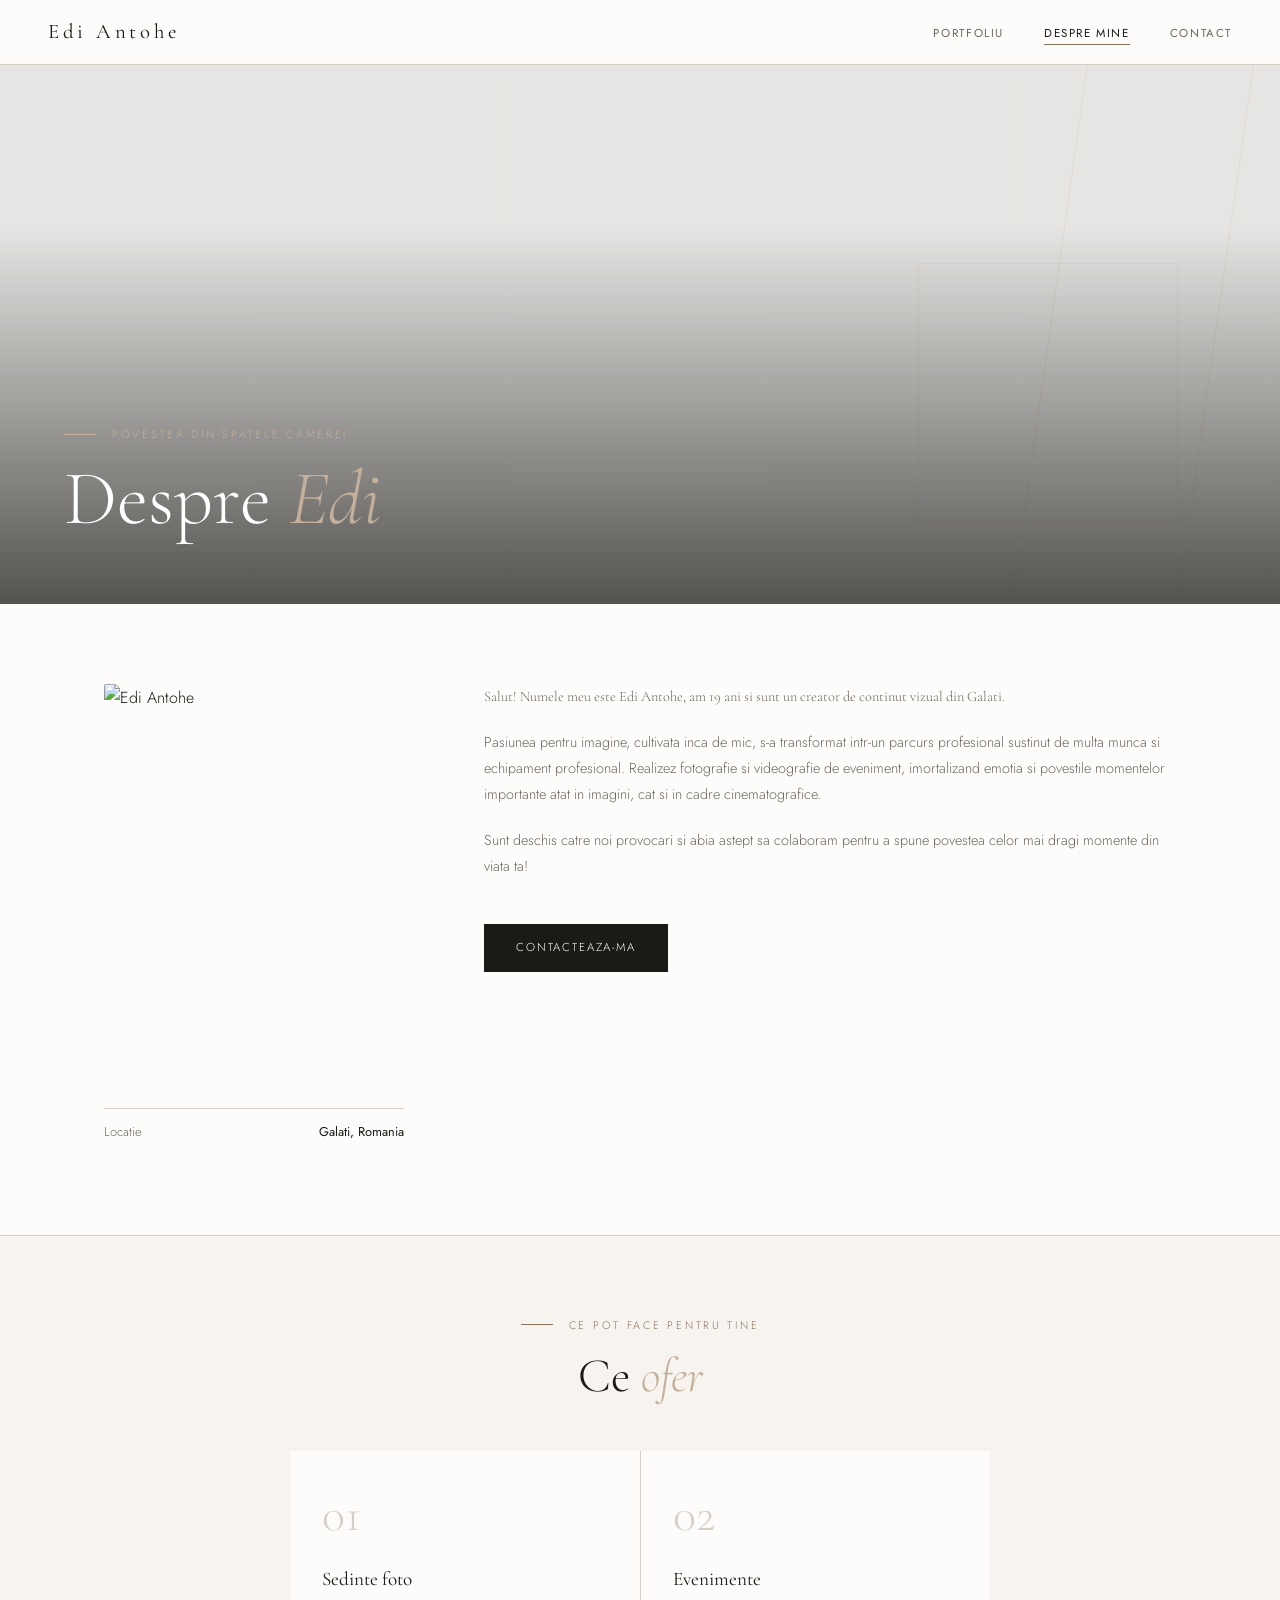
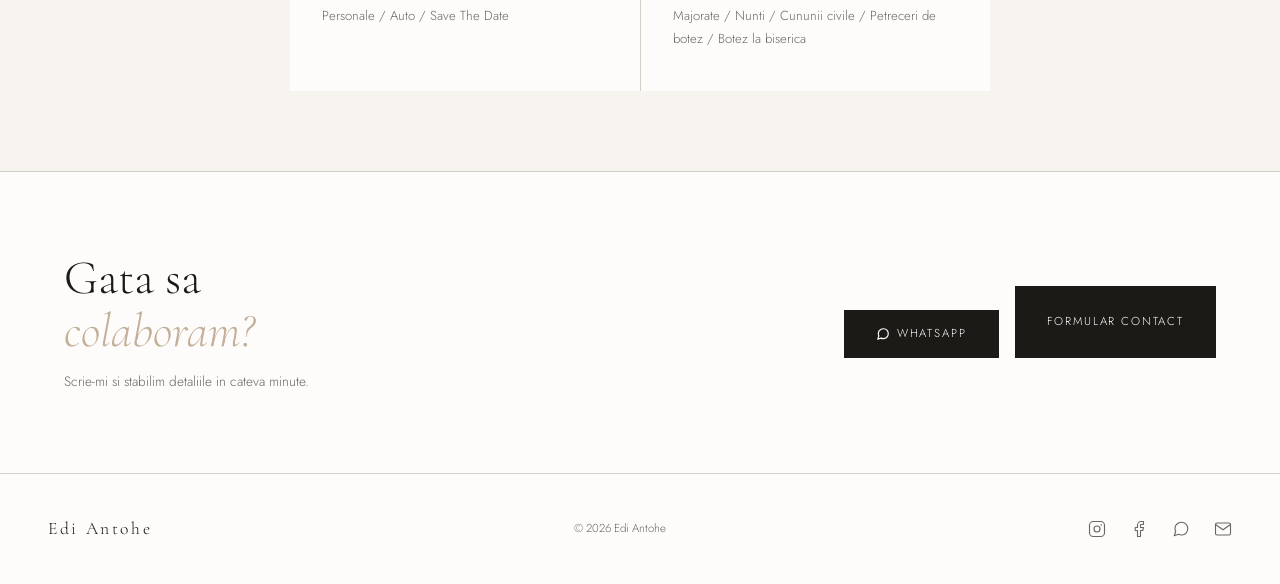
==== about/index.html @ ee86509d "Update index.html" ====
<!DOCTYPE html>
<html lang="ro">
<head>
<meta charset="UTF-8">
<link rel="icon" type="image/png" href="https://res.cloudinary.com/doia7pbfh/image/upload/v1780296559/IMG_20260531_223624_895-modified_feyrho.png">
<meta name="description" content="Edi Antohe — Tanar fotograf si videograf din Galati.">
<meta property="og:title" content="Despre Mine - Edi Antohe">
<meta property="og:description" content="Tanar fotograf din Galati, gata de a-ti pastra povestea in imagini care raman pentru totdeauna!">
<meta property="og:image" content="https://res.cloudinary.com/doia7pbfh/image/upload/v1780296559/IMG_20260531_223624_895-modified_feyrho.png">
<meta property="og:url" content="https://ediantohe.com/about/">
<meta property="og:type" content="website">
<meta name="viewport" content="width=device-width,initial-scale=1">
<title>Despre Mine - Edi Antohe</title>
<style>
@import url('https://fonts.googleapis.com/css2?family=Cormorant+Garamond:ital,wght@0,300;0,400;0,500;1,300;1,400&family=Jost:wght@300;400;500&display=swap');
*,*::before,*::after{box-sizing:border-box;margin:0;padding:0}
:root{
  --bg:#fdfcfa;--surface:#f7f4ef;--warm:#fdfcfa;--cream:#f7f4ef;
  --dark:#1c1a17;--mid:#6b6760;--line:#d4d0c8;--accent:#8a7460;--accent-l:#c4b09a;
  --serif:'Cormorant Garamond',Georgia,'Times New Roman',serif;
  --sans:'Jost','Helvetica Neue',Arial,sans-serif;
  --nav:64px;--ease:.4s cubic-bezier(.25,.46,.45,.94)
}
html{scroll-behavior:smooth}
body{background:var(--bg);color:var(--dark);font-family:var(--sans);font-weight:300;line-height:1.7;overflow-x:hidden}

/* NAV */
.nav{position:fixed;top:0;left:0;right:0;height:var(--nav);display:flex;align-items:center;justify-content:space-between;padding:0 3rem;z-index:100;background:rgba(253,252,250,.96);backdrop-filter:blur(12px);-webkit-backdrop-filter:blur(12px);box-shadow:0 1px 0 var(--line)}
.nav-logo{font-family:var(--serif);font-size:1.3rem;font-weight:400;letter-spacing:.18em;color:var(--dark);text-decoration:none;transition:opacity var(--ease)}
.nav-logo:hover{opacity:.6}
.nav-links{display:flex;list-style:none;gap:2.5rem;align-items:center}
.nav-links a{font-family:var(--sans);font-size:.72rem;font-weight:400;letter-spacing:.14em;text-transform:uppercase;color:var(--mid);text-decoration:none;position:relative;transition:color var(--ease)}
.nav-links a::after{content:'';position:absolute;bottom:-4px;left:0;right:0;height:1px;background:var(--accent);transform:scaleX(0);transition:transform var(--ease);transform-origin:left}
.nav-links a:hover,.nav-links a.active{color:var(--dark)}
.nav-links a.active::after,.nav-links a:hover::after{transform:scaleX(1)}
.nav-menu-btn{display:none;flex-direction:column;gap:6px;background:none;border:none;cursor:pointer;padding:4px}
.nav-menu-btn span{display:block;width:24px;height:1px;background:var(--dark)}

/* MOBILE MENU */
.mm{position:fixed;inset:0;background:var(--warm);z-index:200;display:flex;flex-direction:column;align-items:center;justify-content:center;transform:translateY(-100%);transition:transform .5s cubic-bezier(.76,0,.24,1)}
.mm.open{transform:translateY(0)}
.mm ul{list-style:none;text-align:center}
.mm ul li{margin:1.5rem 0}
.mm ul li a{font-family:var(--serif);font-size:2.2rem;font-weight:300;color:var(--dark);text-decoration:none;transition:opacity var(--ease)}
.mm ul li a:hover{opacity:.5}
.mm-x{position:absolute;top:1.5rem;right:2rem;font-size:1.2rem;background:none;border:none;cursor:pointer;color:var(--mid)}

/* PAGE HERO — imobiliare style */
.page-hero{height:60vh;min-height:400px;position:relative;margin-top:var(--nav);overflow:hidden;background:var(--bg);display:flex;align-items:flex-end;padding:0 4rem 4rem}
.ph-bg{position:absolute;inset:0;background:url('https://res.cloudinary.com/doia7pbfh/image/upload/v1778430933/IMG_2664_ldh2fh.jpg') center/cover no-repeat;filter:brightness(.85)}
.ph-lines{position:absolute;inset:0;overflow:hidden;opacity:.15;pointer-events:none}
.ph-lines::before{content:'';position:absolute;top:-20%;right:5%;width:1px;height:140%;background:var(--accent-l);transform:rotate(8deg)}
.ph-lines::after{content:'';position:absolute;top:-20%;right:18%;width:1px;height:140%;background:var(--accent-l);transform:rotate(8deg)}
.ph-sq{position:absolute;bottom:15%;right:8%;width:260px;height:260px;border:1px solid rgba(212,200,176,.2)}
.ph-overlay{position:absolute;inset:0;background:linear-gradient(to top,rgba(28,26,23,.75) 0%,rgba(28,26,23,.1) 70%)}
.ph-content{position:relative;z-index:2;max-width:700px}
.ph-eyebrow{font-family:var(--sans);font-size:.68rem;letter-spacing:.25em;text-transform:uppercase;color:var(--accent-l);margin-bottom:1rem;display:flex;align-items:center;gap:1rem}
.ph-eyebrow::before{content:'';display:block;width:32px;height:1px;background:var(--accent-l)}
.ph-title{font-family:var(--serif);font-size:clamp(2.5rem,6vw,5rem);font-weight:300;color:#fff;line-height:1.05}
.ph-title em{font-style:italic;color:var(--accent-l)}

/* ABOUT SECTION */
.about{padding:5rem 4rem;max-width:1200px;margin:0 auto}
.about-grid{display:grid;grid-template-columns:300px 1fr;gap:5rem;align-items:start}
.portrait-wrap{position:relative}
.portrait-img{width:100%;aspect-ratio:3/4;object-fit:cover;display:block;border-radius:2px}
.portrait-detail{display:flex;justify-content:space-between;padding:.75rem 0;border-top:1px solid var(--line);font-size:.8rem;margin-top:1.5rem}
.portrait-detail span{color:var(--mid)}
.portrait-detail strong{font-weight:400;color:var(--dark)}
.about-intro{font-family:var(--serif);font-size:1.5rem;font-weight:300;line-height:1.5;color:var(--dark);margin-bottom:1.5rem}
.about-text p{font-size:.9rem;color:var(--mid);margin-bottom:1.25rem;line-height:1.8}

/* CTA BUTTON — imobiliare style */
.cta-primary{display:inline-flex;align-items:center;font-family:var(--sans);font-size:.72rem;letter-spacing:.16em;text-transform:uppercase;color:var(--warm);background:var(--dark);text-decoration:none;padding:.9rem 2rem;border:none;cursor:pointer;transition:background var(--ease),letter-spacing var(--ease);margin-top:1.5rem}
.cta-primary:hover{background:var(--accent);letter-spacing:.2em}

/* SERVICES — imobiliare numbered card style */
.services{background:var(--cream);padding:5rem 4rem;border-top:1px solid var(--line)}
.sec-eyebrow{font-family:var(--sans);font-size:.68rem;letter-spacing:.25em;text-transform:uppercase;color:var(--accent);margin-bottom:1rem;display:flex;align-items:center;justify-content:center;gap:1rem}
.sec-eyebrow::before{content:'';display:block;width:32px;height:1px;background:var(--accent)}
.sec-title{font-family:var(--serif);font-size:clamp(2rem,4vw,3rem);font-weight:300;color:var(--dark);line-height:1.1;margin-bottom:3rem;text-align:center}
.sec-title em{font-style:italic;color:var(--accent-l)}
.svc-grid{display:grid;grid-template-columns:repeat(2,1fr);gap:1px;background:var(--line);max-width:700px;margin:0 auto}
.svc{background:var(--warm);padding:2.5rem 2rem;transition:background var(--ease),transform var(--ease)}
.svc:hover{background:var(--bg);transform:translateY(-4px)}
.svc-num{font-family:var(--serif);font-size:3rem;font-weight:300;color:var(--line);line-height:1;margin-bottom:1.5rem}
.svc h3{font-family:var(--serif);font-size:1.2rem;font-weight:400;color:var(--dark);margin-bottom:.5rem}
.svc p{font-size:.82rem;color:var(--mid);line-height:1.8}

/* CTA BAND — imobiliare style */
.cta-band{padding:5rem 4rem;display:flex;align-items:center;justify-content:space-between;gap:2rem;border-top:1px solid var(--line);flex-wrap:wrap}
.cta-band-text h2{font-family:var(--serif);font-size:clamp(2rem,4vw,3rem);font-weight:300;color:var(--dark);line-height:1.1}
.cta-band-text h2 em{font-style:italic;color:var(--accent-l)}
.cta-band-text p{font-family:var(--sans);font-size:.85rem;color:var(--mid);margin-top:.75rem}
.cta-band-actions{display:flex;gap:1rem;flex-wrap:wrap;align-items:stretch}
.cta-secondary{font-family:var(--sans);font-size:.72rem;letter-spacing:.16em;text-transform:uppercase;color:var(--warm);background:var(--dark);text-decoration:none;padding:.9rem 2rem;transition:background var(--ease),letter-spacing var(--ease);display:inline-flex;align-items:center;justify-content:center}
.cta-secondary:hover{background:var(--accent);letter-spacing:.2em}

/* FOOTER */
.footer{padding:2.5rem 3rem;border-top:1px solid var(--line);background:var(--warm);display:flex;align-items:center;justify-content:space-between;flex-wrap:wrap;gap:1rem}
.f-logo{font-family:var(--serif);font-size:1.1rem;letter-spacing:.15em;color:var(--dark)}
.f-copy{font-size:.72rem;color:var(--mid)}
.f-links{display:flex;gap:1.5rem;align-items:center}
.f-links a{color:var(--mid);text-decoration:none;transition:color var(--ease);display:block}
.f-links a:hover{color:var(--dark)}
.f-links a svg{display:block}

@media(max-width:900px){
  .nav{padding:0 1.5rem}
  .nav-links{display:none}
  .nav-menu-btn{display:flex}
  .page-hero{padding:0 2rem 3rem;height:50vh}
  .ph-sq{display:none}
  .about{padding:3rem 2rem}
  .about-grid{grid-template-columns:1fr;gap:3rem}
  .services{padding:3rem 2rem}
  .svc-grid{grid-template-columns:1fr;max-width:100%}
  .cta-band{padding:3rem 2rem;flex-direction:column;align-items:flex-start}
  .footer{padding:2rem 1.5rem;flex-direction:column;text-align:center}
  .f-links{justify-content:center}
}
</style>
</head>
<body>

<nav class="nav" id="nav">
  <a href="/" class="nav-logo">Edi Antohe</a>
  <ul class="nav-links">
    <li><a href="/">Portfoliu</a></li>
    <li><a href="/about/" class="active">Despre Mine</a></li>
    <li><a href="/contact/">Contact</a></li>
  </ul>
  <button class="nav-menu-btn" id="mBtn" aria-label="Open menu"><span></span><span></span></button>
</nav>

<div class="mm" id="mm">
  <button class="mm-x" id="mX">&#x2715;</button>
  <ul>
    <li><a href="/">Portfoliu</a></li>
    <li><a href="/about/">Despre Mine</a></li>
    <li><a href="/contact/">Contact</a></li>
  </ul>
</div>

<div class="page-hero">
  <div class="ph-bg"></div>
  <div class="ph-lines"></div>
  <div class="ph-sq"></div>
  <div class="ph-overlay"></div>
  <div class="ph-content">
    <p class="ph-eyebrow">Povestea din spatele camerei</p>
    <h1 class="ph-title">Despre <em>Edi</em></h1>
  </div>
</div>

<section class="about">
  <div class="about-grid">
    <div class="portrait-wrap">
      <img class="portrait-img" src="https://res.cloudinary.com/doia7pbfh/image/upload/w_600,q_auto,f_auto/v1780296508/IMG_20260531_223624_895_cbgfbp.webp" alt="Edi Antohe">
      <div class="portrait-detail"><span>Locatie</span><strong>Galati, Romania</strong></div>
    </div>
    <div class="about-text">
      <p class="about-intro">Salut! Numele meu este Edi Antohe, am 19 ani si sunt un creator de continut vizual din Galati.</p>
      <p>Pasiunea pentru imagine, cultivata inca de mic, s-a transformat intr-un parcurs profesional sustinut de multa munca si echipament profesional. Realizez fotografie si videografie de eveniment, imortalizand emotia si povestile momentelor importante atat in imagini, cat si in cadre cinematografice.</p>
      <p>Sunt deschis catre noi provocari si abia astept sa colaboram pentru a spune povestea celor mai dragi momente din viata ta!</p>
      <a href="/contact/" class="cta-primary">Contacteaza-ma</a>
    </div>
  </div>
</section>

<section class="services">
  <p class="sec-eyebrow">Ce pot face pentru tine</p>
  <h2 class="sec-title">Ce <em>ofer</em></h2>
  <div class="svc-grid">
    <div class="svc">
      <div class="svc-num">01</div>
      <h3>Sedinte foto</h3>
      <p>Personale / Auto / Save The Date</p>
    </div>
    <div class="svc">
      <div class="svc-num">02</div>
      <h3>Evenimente</h3>
      <p>Majorate / Nunti / Cununii civile / Petreceri de botez / Botez la biserica</p>
    </div>
  </div>
</section>

<div class="cta-band">
  <div class="cta-band-text">
    <h2>Gata sa<br><em>colaboram?</em></h2>
    <p>Scrie-mi si stabilim detaliile in cateva minute.</p>
  </div>
  <div class="cta-band-actions">
    <a href="https://wa.me/40748765991" class="cta-primary" target="_blank">
      <svg style="display:inline;vertical-align:middle;margin-right:.4rem" xmlns="http://www.w3.org/2000/svg" width="14" height="14" viewBox="0 0 24 24" fill="none" stroke="currentColor" stroke-width="2" stroke-linecap="round" stroke-linejoin="round"><path d="M21 11.5a8.38 8.38 0 0 1-.9 3.8 8.5 8.5 0 0 1-7.6 4.7 8.38 8.38 0 0 1-3.8-.9L3 21l1.9-5.7a8.38 8.38 0 0 1-.9-3.8 8.5 8.5 0 0 1 4.7-7.6 8.38 8.38 0 0 1 3.8-.9h.5a8.48 8.48 0 0 1 8 8v.5z"/></svg>
      WhatsApp
    </a>
    <a href="/contact/" class="cta-secondary">Formular contact</a>
  </div>
</div>

<footer class="footer">
  <p class="f-logo">Edi Antohe</p>
  <p class="f-copy">&copy; 2026 Edi Antohe</p>
  <div class="f-links">
    <a href="https://instagram.com/edi.visions" aria-label="Instagram" title="Instagram">
      <svg xmlns="http://www.w3.org/2000/svg" width="18" height="18" viewBox="0 0 24 24" fill="none" stroke="currentColor" stroke-width="1.5" stroke-linecap="round" stroke-linejoin="round"><rect x="2" y="2" width="20" height="20" rx="5" ry="5"/><circle cx="12" cy="12" r="4"/><circle cx="17.5" cy="6.5" r="1" fill="currentColor" stroke="none"/></svg>
    </a>
    <a href="https://www.facebook.com/ediantohe" aria-label="Facebook" title="Facebook">
      <svg xmlns="http://www.w3.org/2000/svg" width="18" height="18" viewBox="0 0 24 24" fill="none" stroke="currentColor" stroke-width="1.5" stroke-linecap="round" stroke-linejoin="round"><path d="M18 2h-3a5 5 0 0 0-5 5v3H7v4h3v8h4v-8h3l1-4h-4V7a1 1 0 0 1 1-1h3z"/></svg>
    </a>
    <a href="https://wa.me/+40748765991" aria-label="WhatsApp" title="WhatsApp">
      <svg xmlns="http://www.w3.org/2000/svg" width="18" height="18" viewBox="0 0 24 24" fill="none" stroke="currentColor" stroke-width="1.5" stroke-linecap="round" stroke-linejoin="round"><path d="M21 11.5a8.38 8.38 0 0 1-.9 3.8 8.5 8.5 0 0 1-7.6 4.7 8.38 8.38 0 0 1-3.8-.9L3 21l1.9-5.7a8.38 8.38 0 0 1-.9-3.8 8.5 8.5 0 0 1 4.7-7.6 8.38 8.38 0 0 1 3.8-.9h.5a8.48 8.48 0 0 1 8 8v.5z"/></svg>
    </a>
    <a href="/contact/" aria-label="Contact" title="Contact">
      <svg xmlns="http://www.w3.org/2000/svg" width="18" height="18" viewBox="0 0 24 24" fill="none" stroke="currentColor" stroke-width="1.5" stroke-linecap="round" stroke-linejoin="round"><path d="M4 4h16c1.1 0 2 .9 2 2v12c0 1.1-.9 2-2 2H4c-1.1 0-2-.9-2-2V6c0-1.1.9-2 2-2z"/><polyline points="22,6 12,13 2,6"/></svg>
    </a>
  </div>
</footer>

<script>
const mm=document.getElementById('mm');
document.getElementById('mBtn').onclick=()=>{mm.classList.add('open');document.body.style.overflow='hidden'};
document.getElementById('mX').onclick=()=>{mm.classList.remove('open');document.body.style.overflow=''};
const nav=document.getElementById('nav');
window.addEventListener('scroll',()=>nav.classList.toggle('scrolled',scrollY>40));
if('IntersectionObserver' in window){
  const obs=new IntersectionObserver(es=>es.forEach(e=>{if(e.isIntersecting){e.target.style.opacity=1;e.target.style.transform='translateY(0)';obs.unobserve(e.target)}}),{threshold:.1});
  document.querySelectorAll('.svc,.about-grid').forEach(el=>{el.style.opacity=0;el.style.transform='translateY(20px)';el.style.transition='opacity .7s ease,transform .7s ease';obs.observe(el)});
}
</script>
</body>
</html>
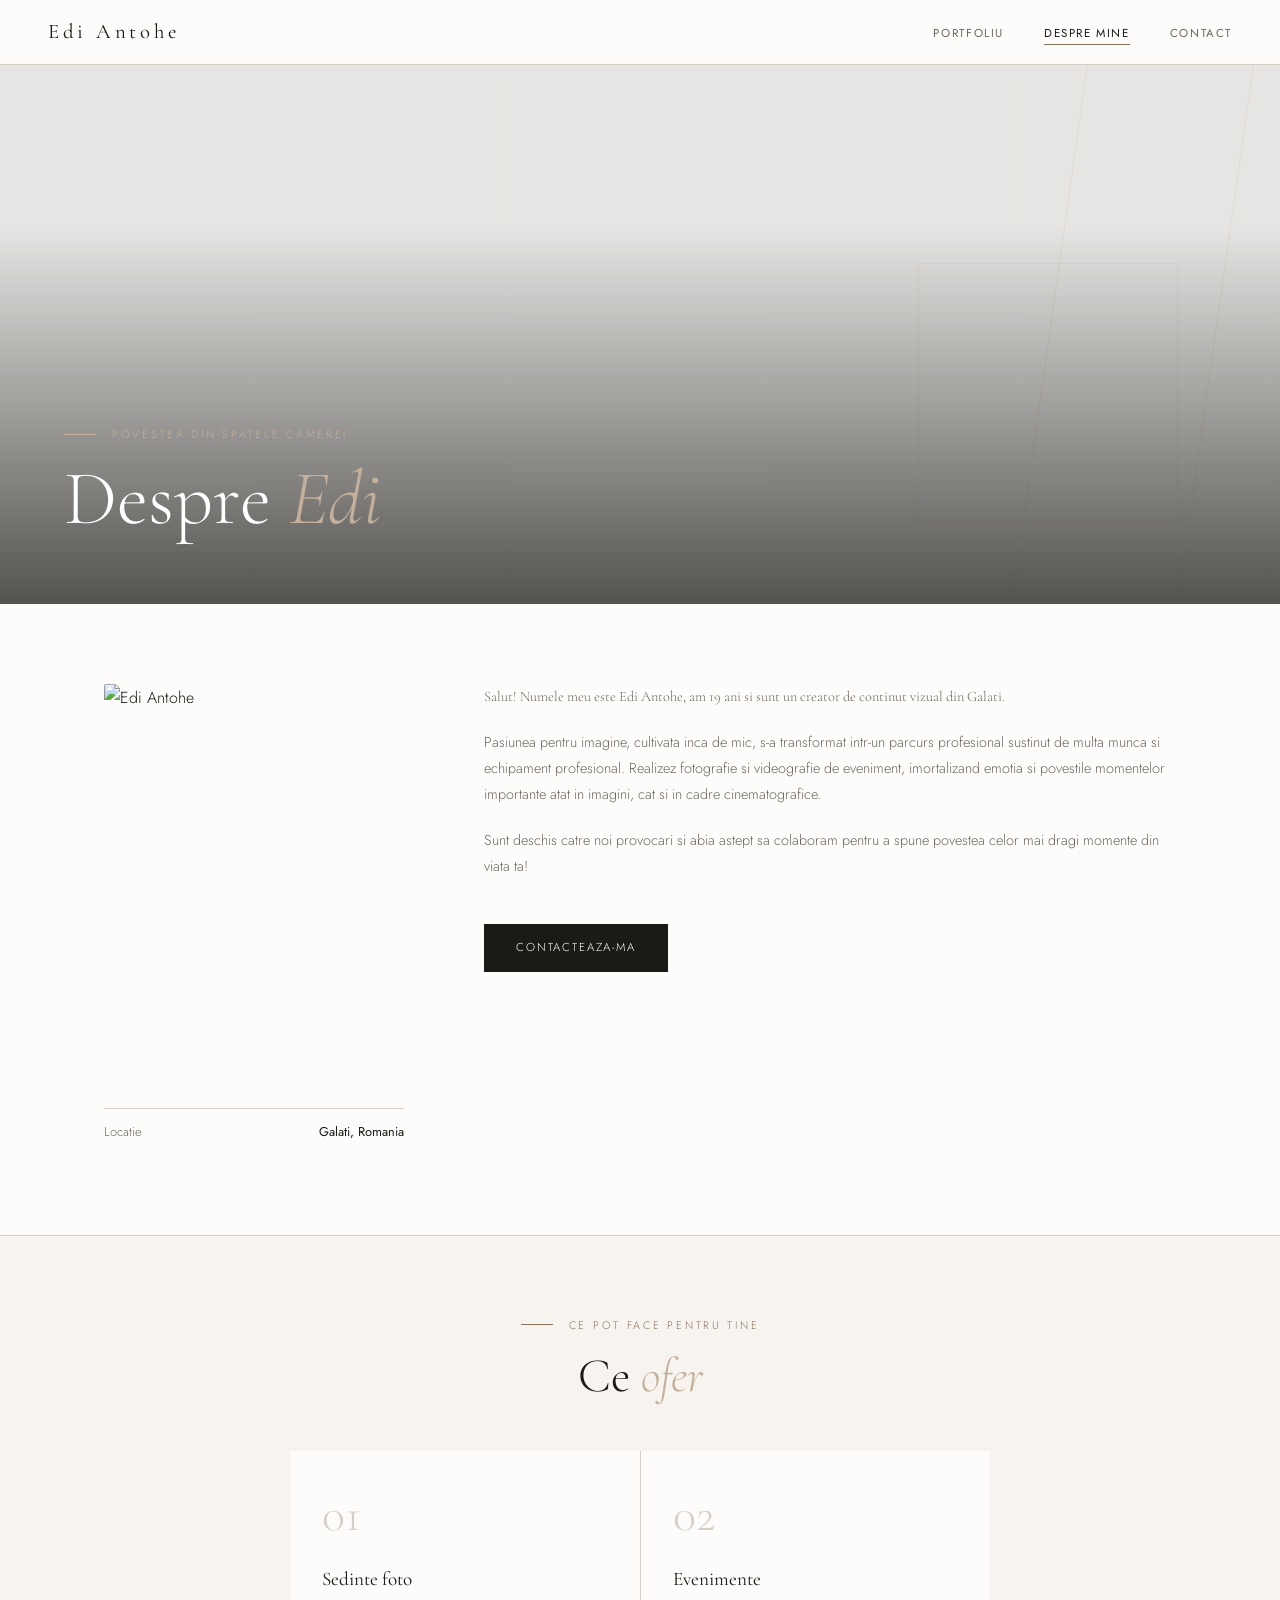
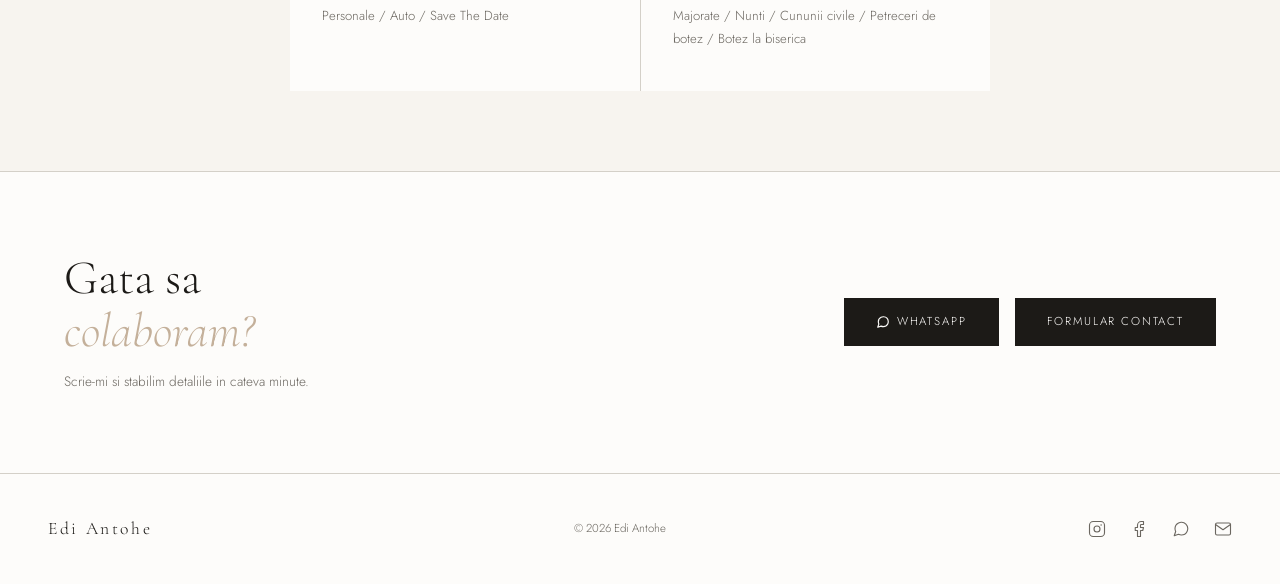
==== commit b3c031f4: "Update index.html" ====
--- a/about/index.html
+++ b/about/index.html
@@ -92,7 +92,9 @@
 .cta-band-text h2{font-family:var(--serif);font-size:clamp(2rem,4vw,3rem);font-weight:300;color:var(--dark);line-height:1.1}
 .cta-band-text h2 em{font-style:italic;color:var(--accent-l)}
 .cta-band-text p{font-family:var(--sans);font-size:.85rem;color:var(--mid);margin-top:.75rem}
-.cta-band-actions{display:flex;gap:1rem;flex-wrap:wrap;align-items:stretch}
+.cta-band-actions{display:flex;gap:1rem;flex-wrap:wrap;align-items:center}
+.cta-band-actions .cta-primary{margin-top:0}
+.cta-band-actions .cta-secondary{margin-top:0}
 .cta-secondary{font-family:var(--sans);font-size:.72rem;letter-spacing:.16em;text-transform:uppercase;color:var(--warm);background:var(--dark);text-decoration:none;padding:.9rem 2rem;transition:background var(--ease),letter-spacing var(--ease);display:inline-flex;align-items:center;justify-content:center}
 .cta-secondary:hover{background:var(--accent);letter-spacing:.2em}
 
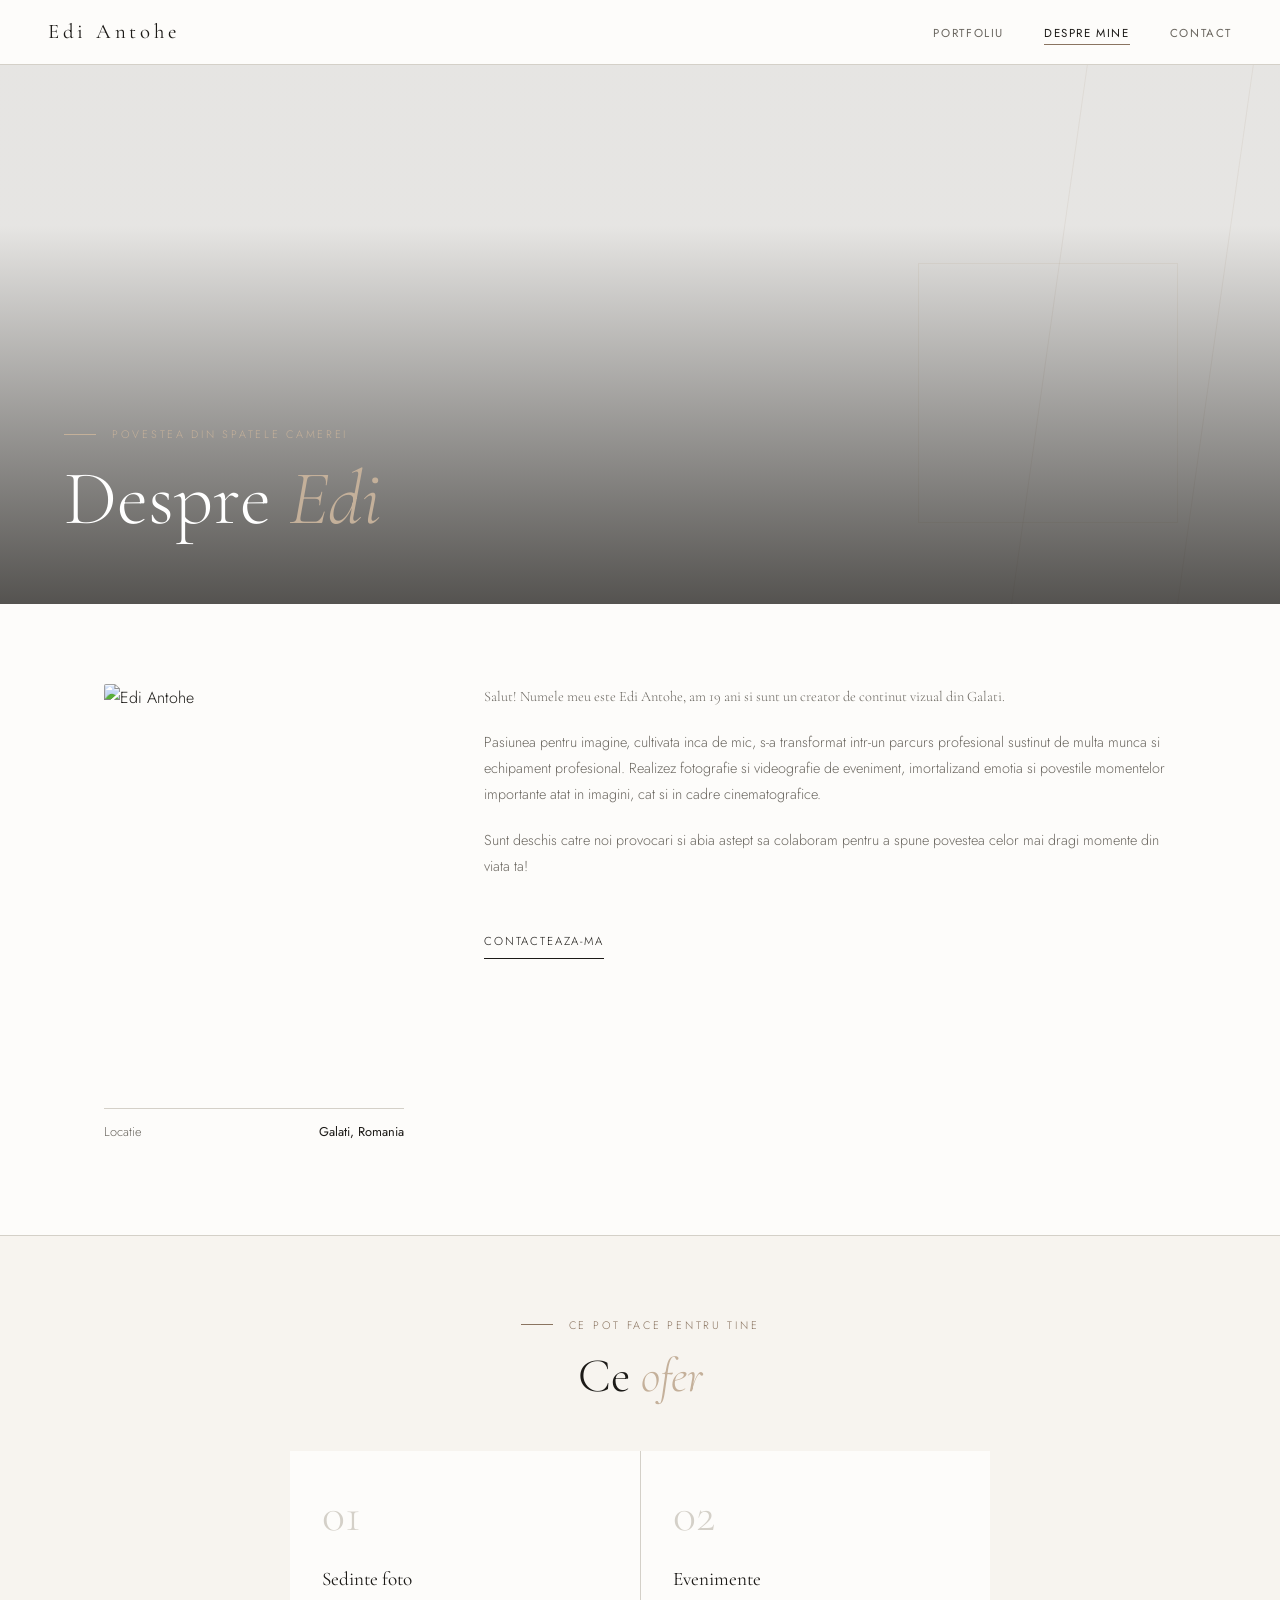
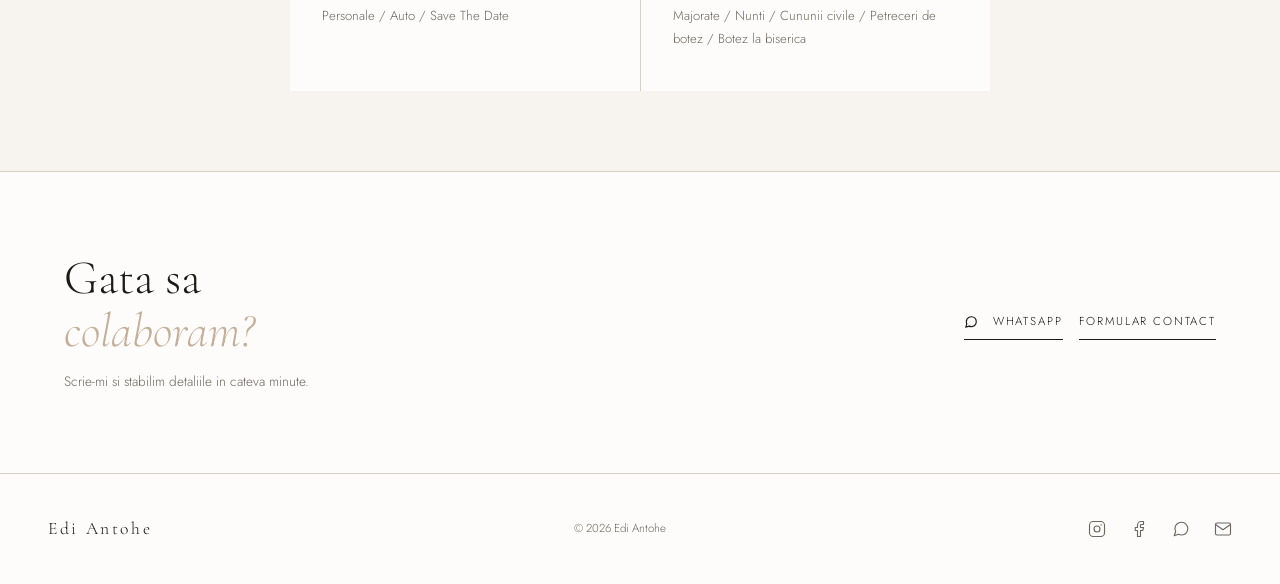
==== commit 87870ec8: "Update index.html" ====
--- a/about/index.html
+++ b/about/index.html
@@ -71,8 +71,10 @@
 .about-text p{font-size:.9rem;color:var(--mid);margin-bottom:1.25rem;line-height:1.8}
 
 /* CTA BUTTON — imobiliare style */
-.cta-primary{display:inline-flex;align-items:center;font-family:var(--sans);font-size:.72rem;letter-spacing:.16em;text-transform:uppercase;color:var(--warm);background:var(--dark);text-decoration:none;padding:.9rem 2rem;border:none;cursor:pointer;transition:background var(--ease),letter-spacing var(--ease);margin-top:1.5rem}
-.cta-primary:hover{background:var(--accent);letter-spacing:.2em}
+.cta-primary{display:inline-flex;align-items:center;gap:.5rem;font-family:var(--sans);font-size:.72rem;letter-spacing:.16em;text-transform:uppercase;color:var(--dark);background:none;text-decoration:none;padding:.5rem 0;border:none;cursor:pointer;position:relative;margin-top:1.5rem;transition:color var(--ease)}
+.cta-primary::after{content:'';position:absolute;bottom:0;left:0;right:0;height:1px;background:var(--dark);transform:scaleX(1);transition:transform var(--ease)}
+.cta-primary:hover{color:var(--accent)}
+.cta-primary:hover::after{background:var(--accent)}
 
 /* SERVICES — imobiliare numbered card style */
 .services{background:var(--cream);padding:5rem 4rem;border-top:1px solid var(--line)}
@@ -95,8 +97,10 @@
 .cta-band-actions{display:flex;gap:1rem;flex-wrap:wrap;align-items:center}
 .cta-band-actions .cta-primary{margin-top:0}
 .cta-band-actions .cta-secondary{margin-top:0}
-.cta-secondary{font-family:var(--sans);font-size:.72rem;letter-spacing:.16em;text-transform:uppercase;color:var(--warm);background:var(--dark);text-decoration:none;padding:.9rem 2rem;transition:background var(--ease),letter-spacing var(--ease);display:inline-flex;align-items:center;justify-content:center}
-.cta-secondary:hover{background:var(--accent);letter-spacing:.2em}
+.cta-secondary{font-family:var(--sans);font-size:.72rem;letter-spacing:.16em;text-transform:uppercase;color:var(--dark);background:none;text-decoration:none;padding:.5rem 0;position:relative;display:inline-flex;align-items:center;justify-content:center;transition:color var(--ease)}
+.cta-secondary::after{content:'';position:absolute;bottom:0;left:0;right:0;height:1px;background:var(--dark);transition:background var(--ease)}
+.cta-secondary:hover{color:var(--accent)}
+.cta-secondary:hover::after{background:var(--accent)}
 
 /* FOOTER */
 .footer{padding:2.5rem 3rem;border-top:1px solid var(--line);background:var(--warm);display:flex;align-items:center;justify-content:space-between;flex-wrap:wrap;gap:1rem}
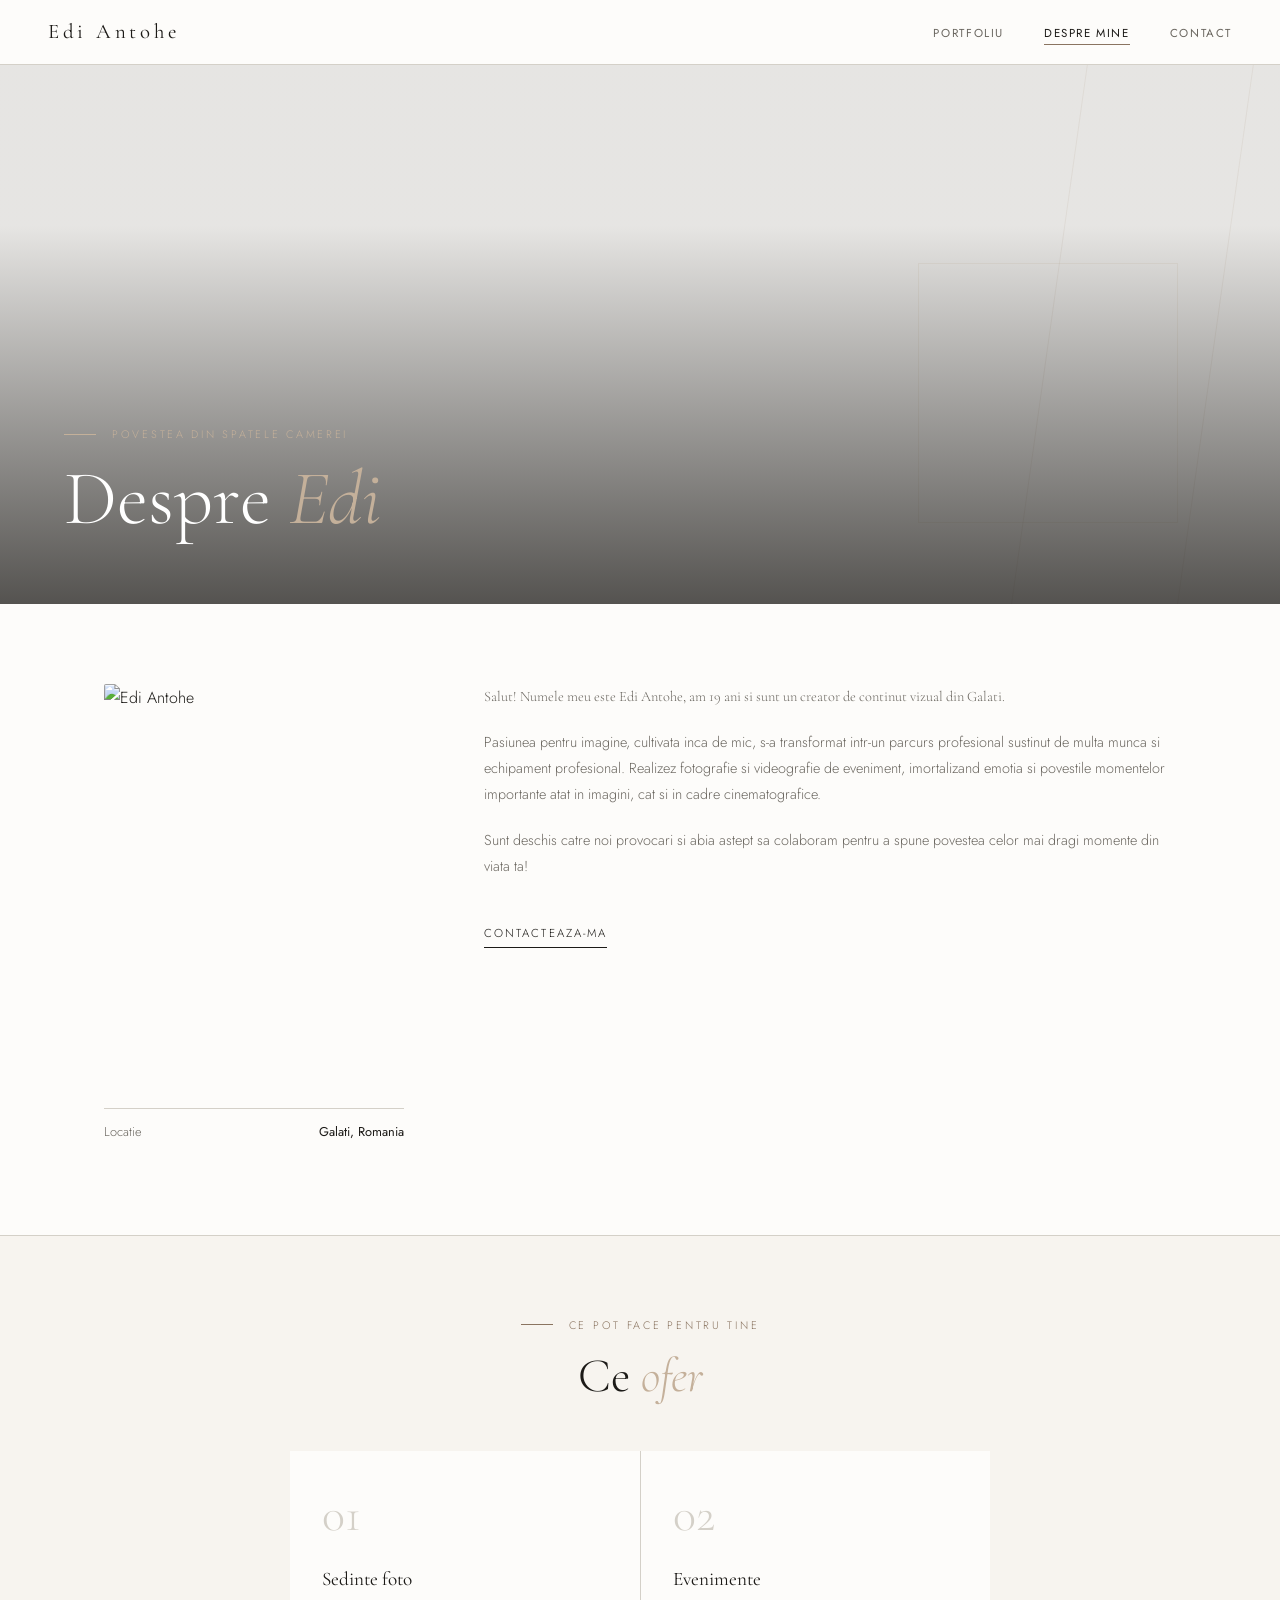
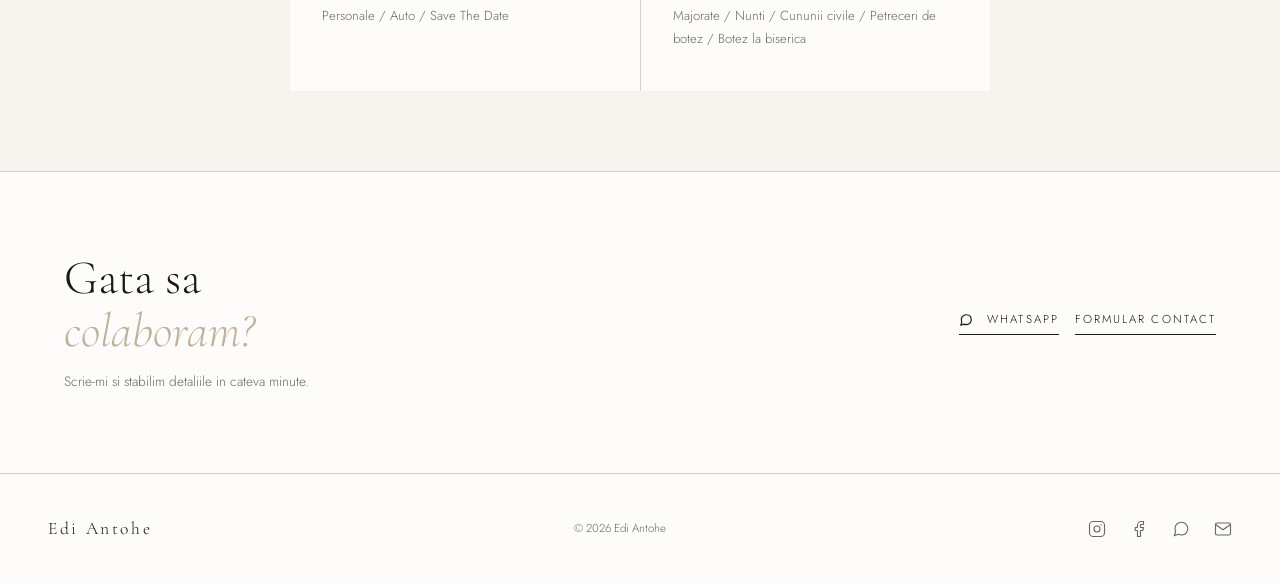
==== commit e63b405f: "Update index.html" ====
--- a/about/index.html
+++ b/about/index.html
@@ -71,10 +71,8 @@
 .about-text p{font-size:.9rem;color:var(--mid);margin-bottom:1.25rem;line-height:1.8}
 
 /* CTA BUTTON — imobiliare style */
-.cta-primary{display:inline-flex;align-items:center;gap:.5rem;font-family:var(--sans);font-size:.72rem;letter-spacing:.16em;text-transform:uppercase;color:var(--dark);background:none;text-decoration:none;padding:.5rem 0;border:none;cursor:pointer;position:relative;margin-top:1.5rem;transition:color var(--ease)}
-.cta-primary::after{content:'';position:absolute;bottom:0;left:0;right:0;height:1px;background:var(--dark);transform:scaleX(1);transition:transform var(--ease)}
-.cta-primary:hover{color:var(--accent)}
-.cta-primary:hover::after{background:var(--accent)}
+.cta-primary{display:inline-flex;align-items:center;gap:.5rem;font-family:var(--sans);font-size:.72rem;letter-spacing:.18em;text-transform:uppercase;color:var(--dark);background:none;text-decoration:none;padding-bottom:4px;border:none;border-bottom:1px solid var(--dark);cursor:pointer;margin-top:1.5rem;transition:opacity var(--ease),letter-spacing var(--ease)}
+.cta-primary:hover{opacity:.5;letter-spacing:.24em}
 
 /* SERVICES — imobiliare numbered card style */
 .services{background:var(--cream);padding:5rem 4rem;border-top:1px solid var(--line)}
@@ -97,10 +95,8 @@
 .cta-band-actions{display:flex;gap:1rem;flex-wrap:wrap;align-items:center}
 .cta-band-actions .cta-primary{margin-top:0}
 .cta-band-actions .cta-secondary{margin-top:0}
-.cta-secondary{font-family:var(--sans);font-size:.72rem;letter-spacing:.16em;text-transform:uppercase;color:var(--dark);background:none;text-decoration:none;padding:.5rem 0;position:relative;display:inline-flex;align-items:center;justify-content:center;transition:color var(--ease)}
-.cta-secondary::after{content:'';position:absolute;bottom:0;left:0;right:0;height:1px;background:var(--dark);transition:background var(--ease)}
-.cta-secondary:hover{color:var(--accent)}
-.cta-secondary:hover::after{background:var(--accent)}
+.cta-secondary{font-family:var(--sans);font-size:.72rem;letter-spacing:.18em;text-transform:uppercase;color:var(--dark);background:none;text-decoration:none;padding-bottom:4px;border-bottom:1px solid var(--dark);display:inline-flex;align-items:center;justify-content:center;transition:opacity var(--ease),letter-spacing var(--ease)}
+.cta-secondary:hover{opacity:.5;letter-spacing:.24em}
 
 /* FOOTER */
 .footer{padding:2.5rem 3rem;border-top:1px solid var(--line);background:var(--warm);display:flex;align-items:center;justify-content:space-between;flex-wrap:wrap;gap:1rem}
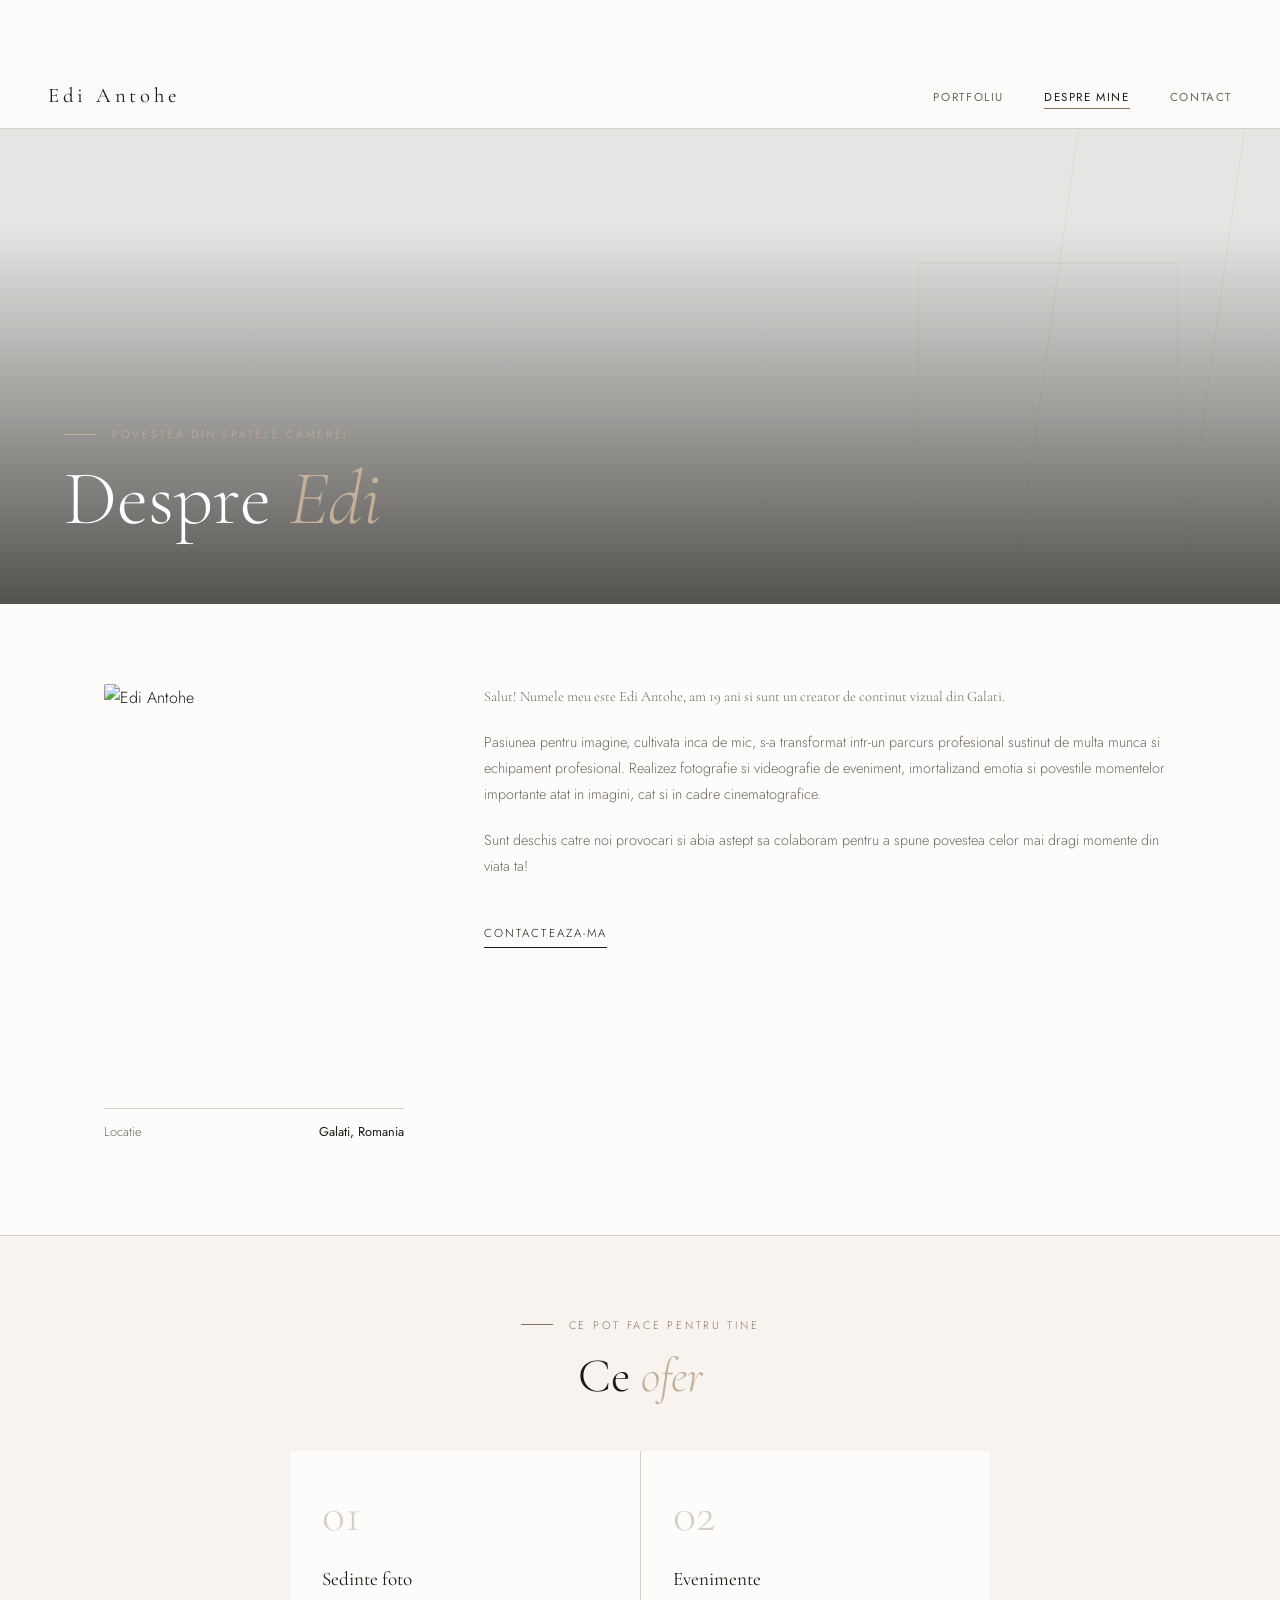
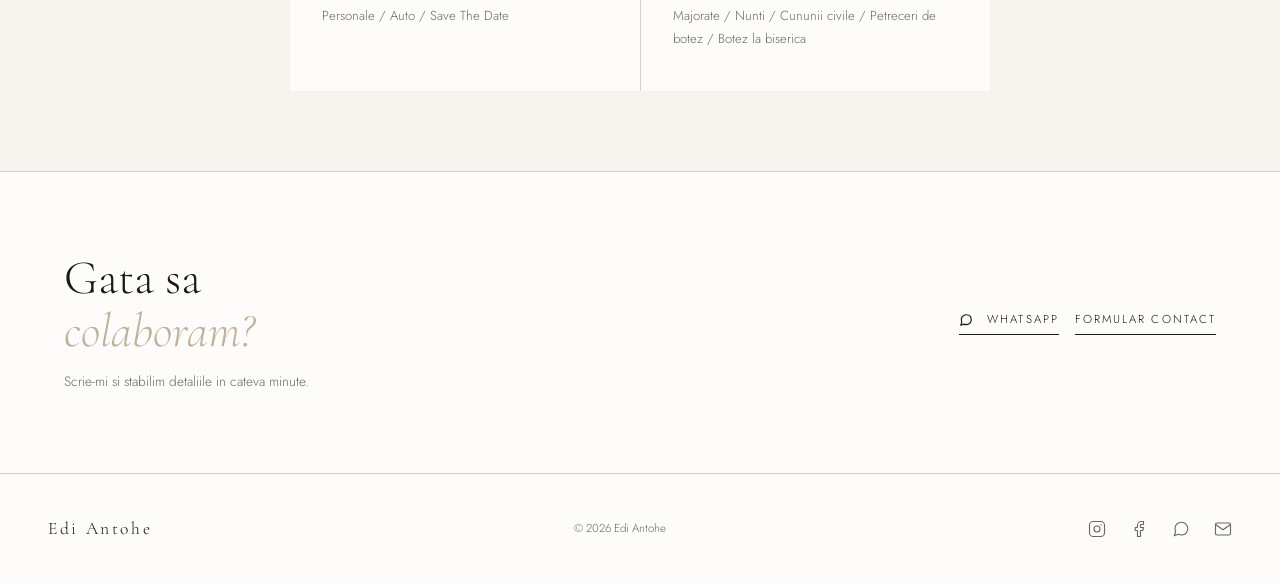
==== commit ea51bf0b: "Update index.html" ====
--- a/about/index.html
+++ b/about/index.html
@@ -121,6 +121,11 @@
   .footer{padding:2rem 1.5rem;flex-direction:column;text-align:center}
   .f-links{justify-content:center}
 }
+
+  /* PAGE TRANSITION */
+body{animation:pageFade .4s ease forwards}
+@keyframes pageFade{from{opacity:0;transform:translateY(12px)}to{opacity:1;transform:translateY(0)}}
+  
 </style>
 </head>
 <body>
@@ -230,6 +235,18 @@
   const obs=new IntersectionObserver(es=>es.forEach(e=>{if(e.isIntersecting){e.target.style.opacity=1;e.target.style.transform='translateY(0)';obs.unobserve(e.target)}}),{threshold:.1});
   document.querySelectorAll('.svc,.about-grid').forEach(el=>{el.style.opacity=0;el.style.transform='translateY(20px)';el.style.transition='opacity .7s ease,transform .7s ease';obs.observe(el)});
 }
+
+// Page exit animation
+document.querySelectorAll('a').forEach(a => {
+  const href = a.getAttribute('href');
+  if (!href || href.startsWith('#') || href.startsWith('http') || href.startsWith('mailto') || href.startsWith('tel') || href.startsWith('https')) return;
+  a.addEventListener('click', e => {
+    e.preventDefault();
+    document.body.style.animation = 'pageFade .3s ease reverse forwards';
+    setTimeout(() => { window.location.href = href; }, 280);
+  });
+});
+  
 </script>
 </body>
 </html>
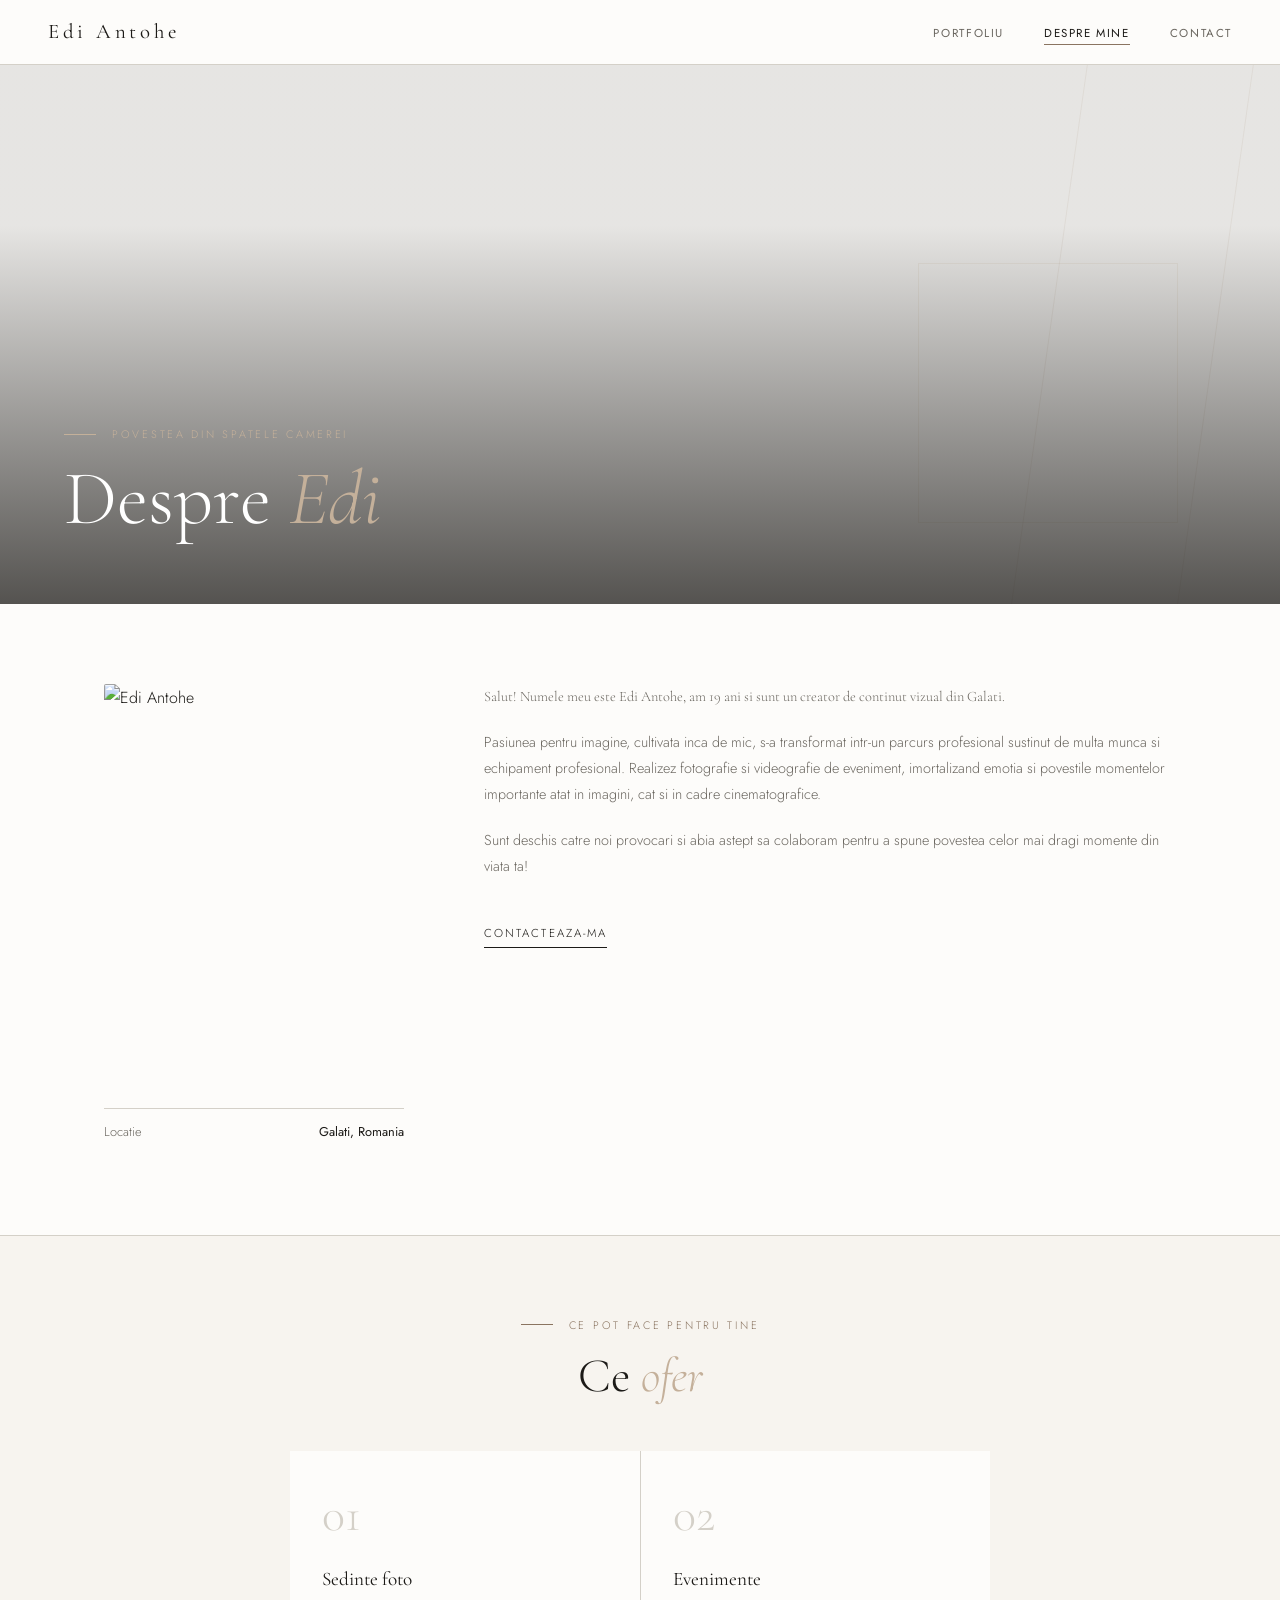
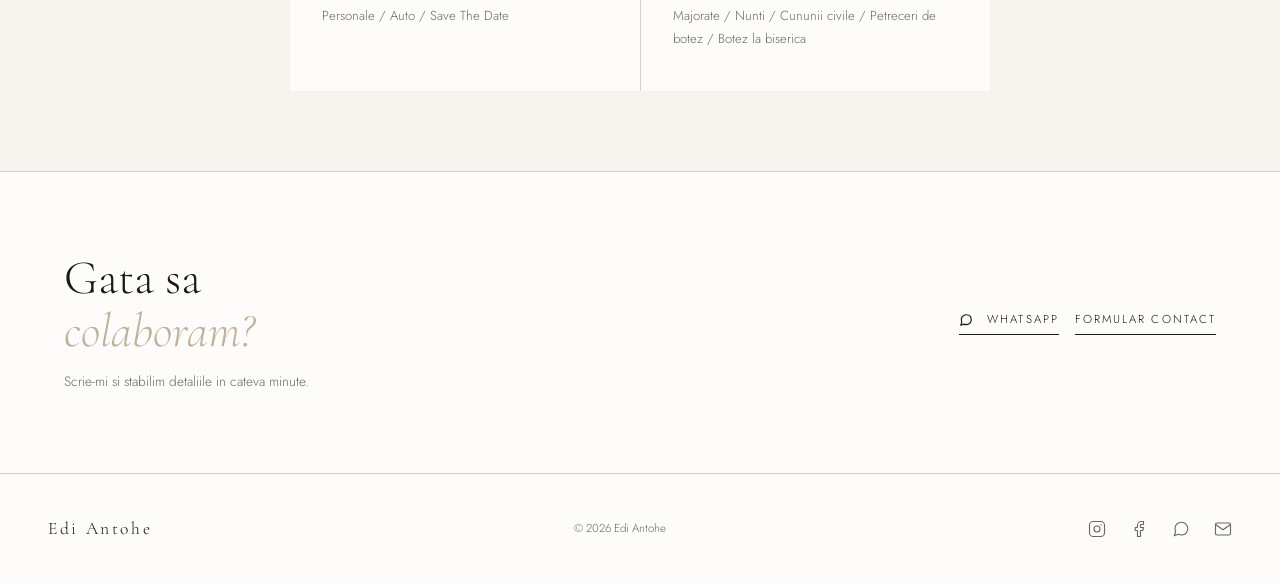
==== commit dffb16e3: "Update index.html" ====
--- a/about/index.html
+++ b/about/index.html
@@ -122,9 +122,9 @@
   .f-links{justify-content:center}
 }
 
-  /* PAGE TRANSITION */
-body{animation:pageFade .4s ease forwards}
-@keyframes pageFade{from{opacity:0;transform:translateY(12px)}to{opacity:1;transform:translateY(0)}}
+/* PAGE TRANSITION */
+body{opacity:0;animation:pageFade .4s ease forwards}
+@keyframes pageFade{from{opacity:0}to{opacity:1}}
   
 </style>
 </head>
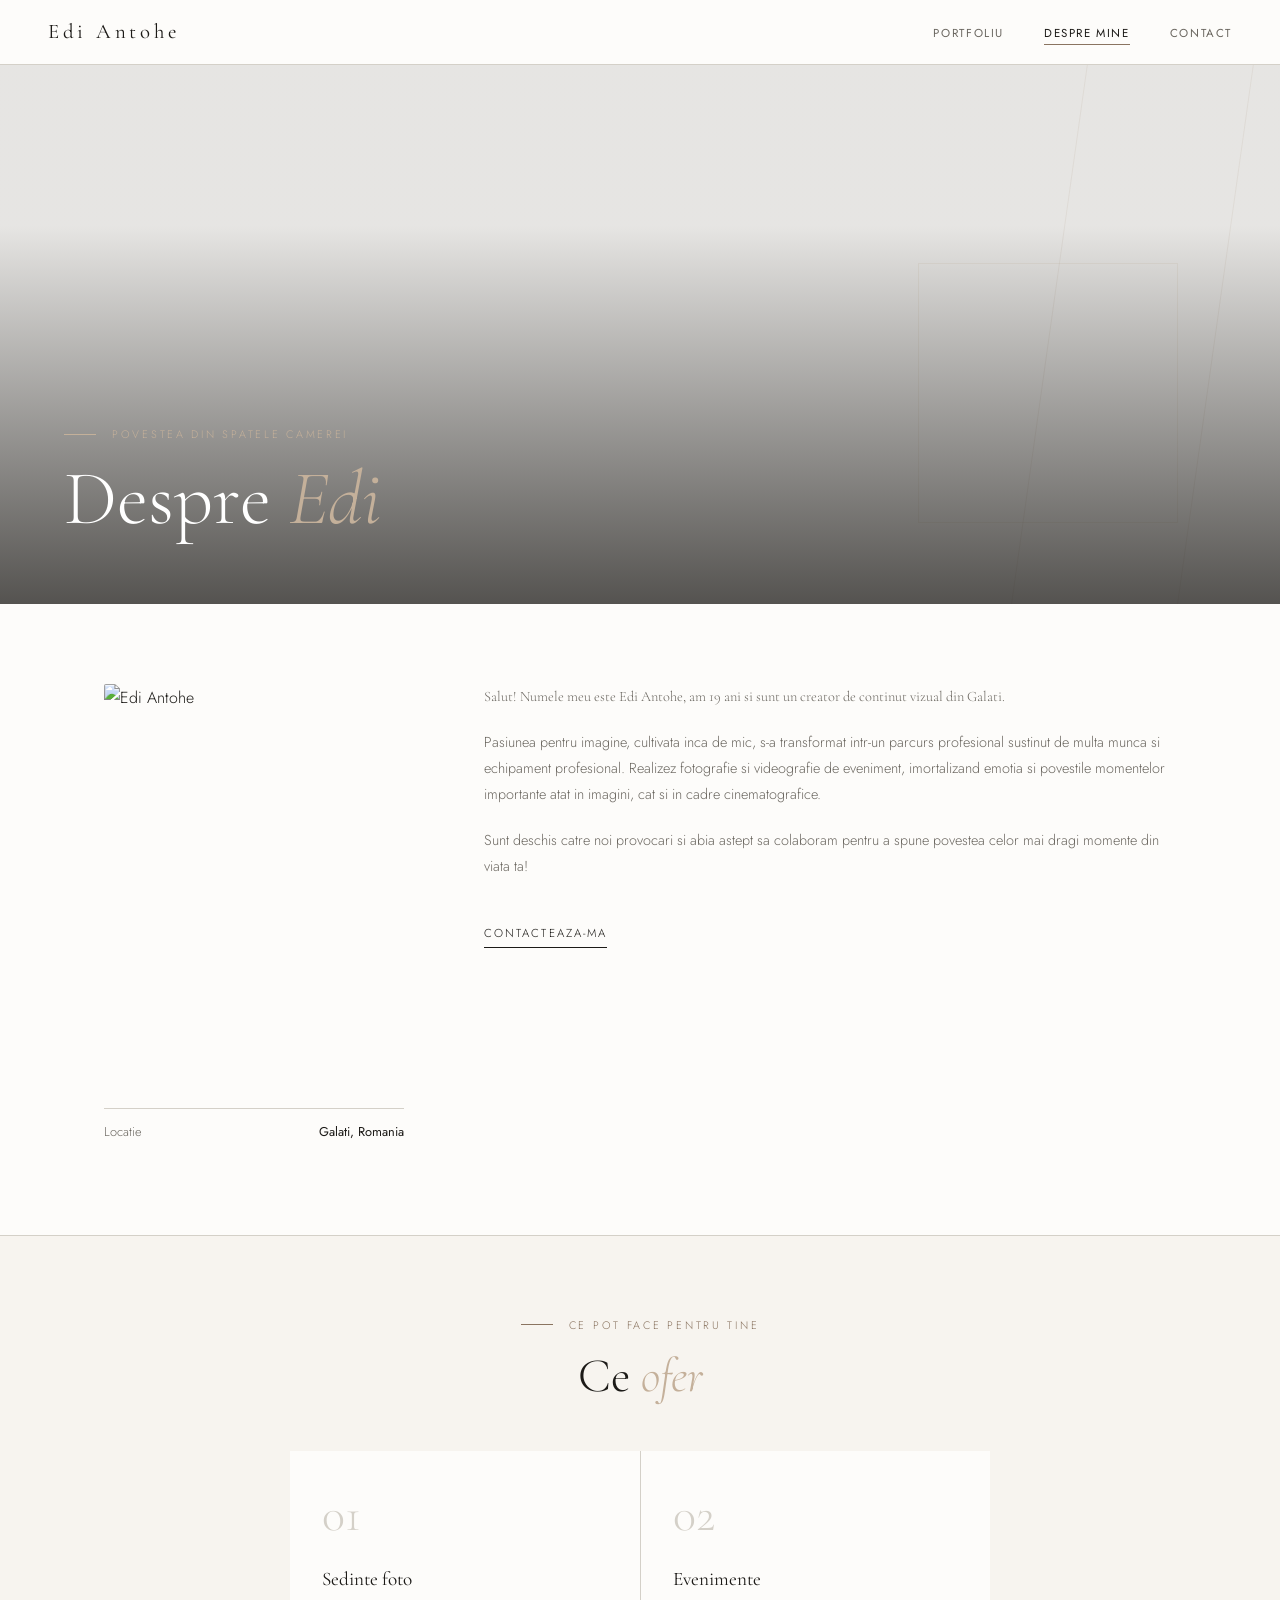
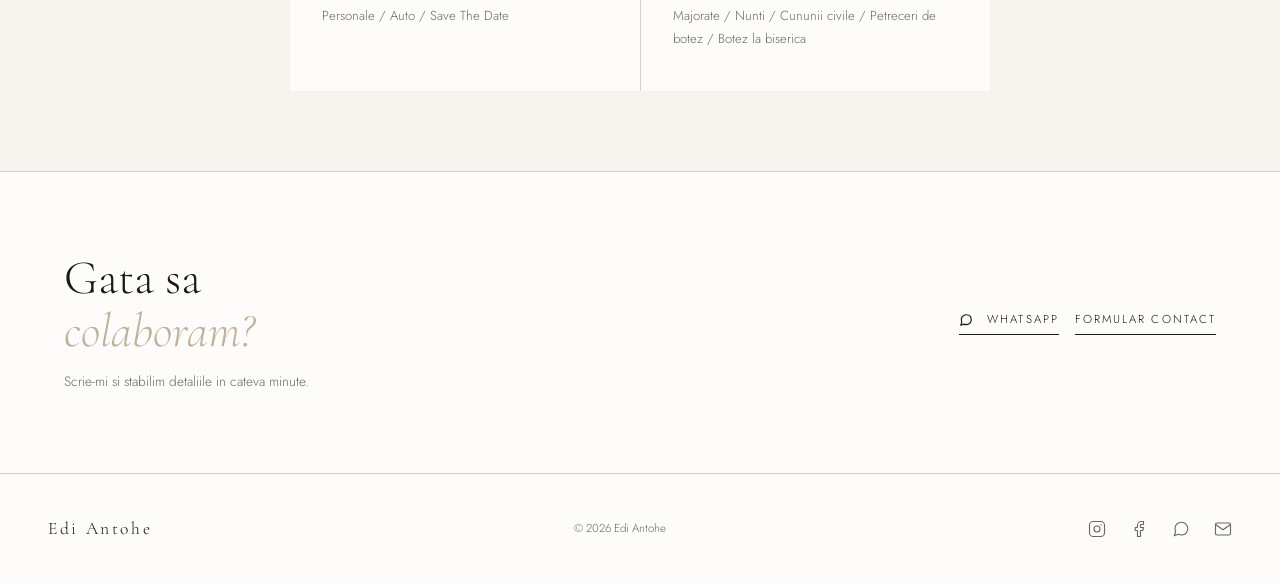
==== commit ed6a1120: "Update index.html" ====
--- a/about/index.html
+++ b/about/index.html
@@ -122,10 +122,6 @@
   .f-links{justify-content:center}
 }
 
-/* PAGE TRANSITION */
-body{opacity:0;animation:pageFade .4s ease forwards}
-@keyframes pageFade{from{opacity:0}to{opacity:1}}
-  
 </style>
 </head>
 <body>
@@ -236,16 +232,6 @@
   document.querySelectorAll('.svc,.about-grid').forEach(el=>{el.style.opacity=0;el.style.transform='translateY(20px)';el.style.transition='opacity .7s ease,transform .7s ease';obs.observe(el)});
 }
 
-// Page exit animation
-document.querySelectorAll('a').forEach(a => {
-  const href = a.getAttribute('href');
-  if (!href || href.startsWith('#') || href.startsWith('http') || href.startsWith('mailto') || href.startsWith('tel') || href.startsWith('https')) return;
-  a.addEventListener('click', e => {
-    e.preventDefault();
-    document.body.style.animation = 'pageFade .3s ease reverse forwards';
-    setTimeout(() => { window.location.href = href; }, 280);
-  });
-});
   
 </script>
 </body>
